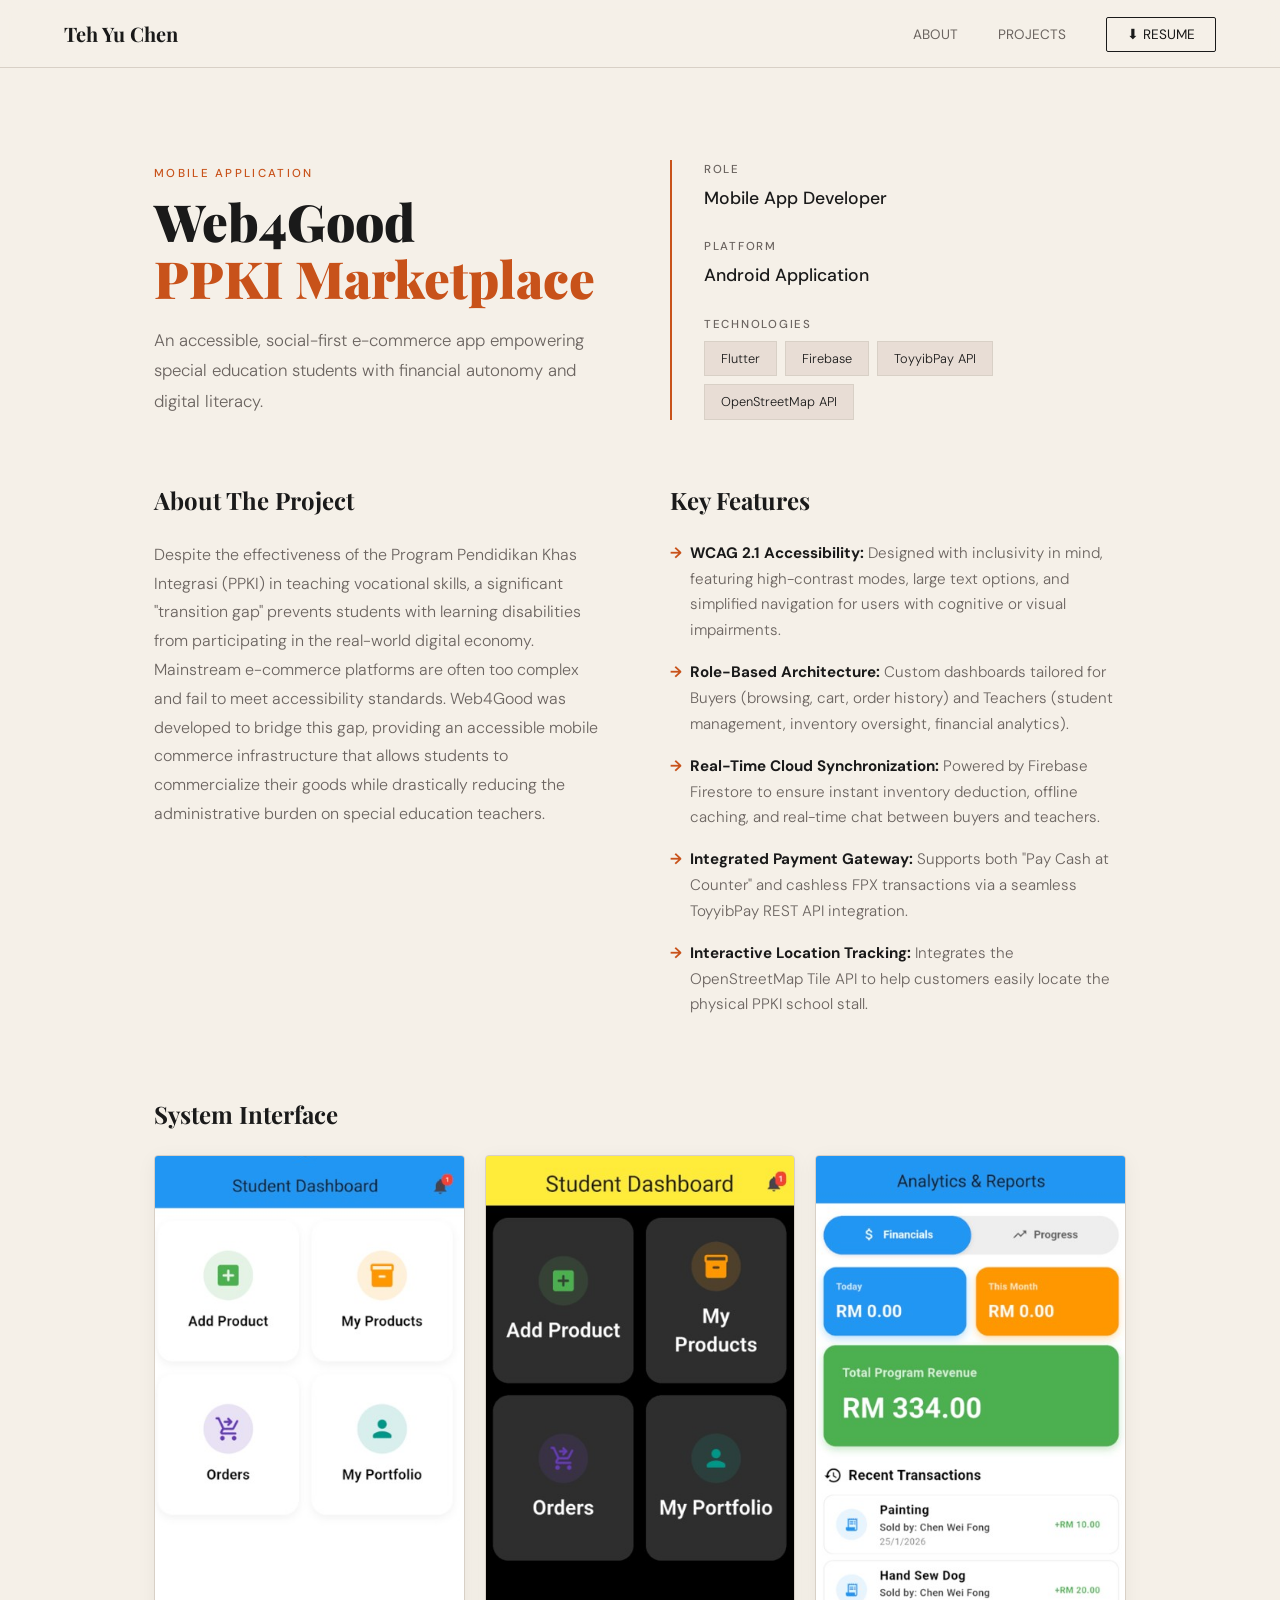
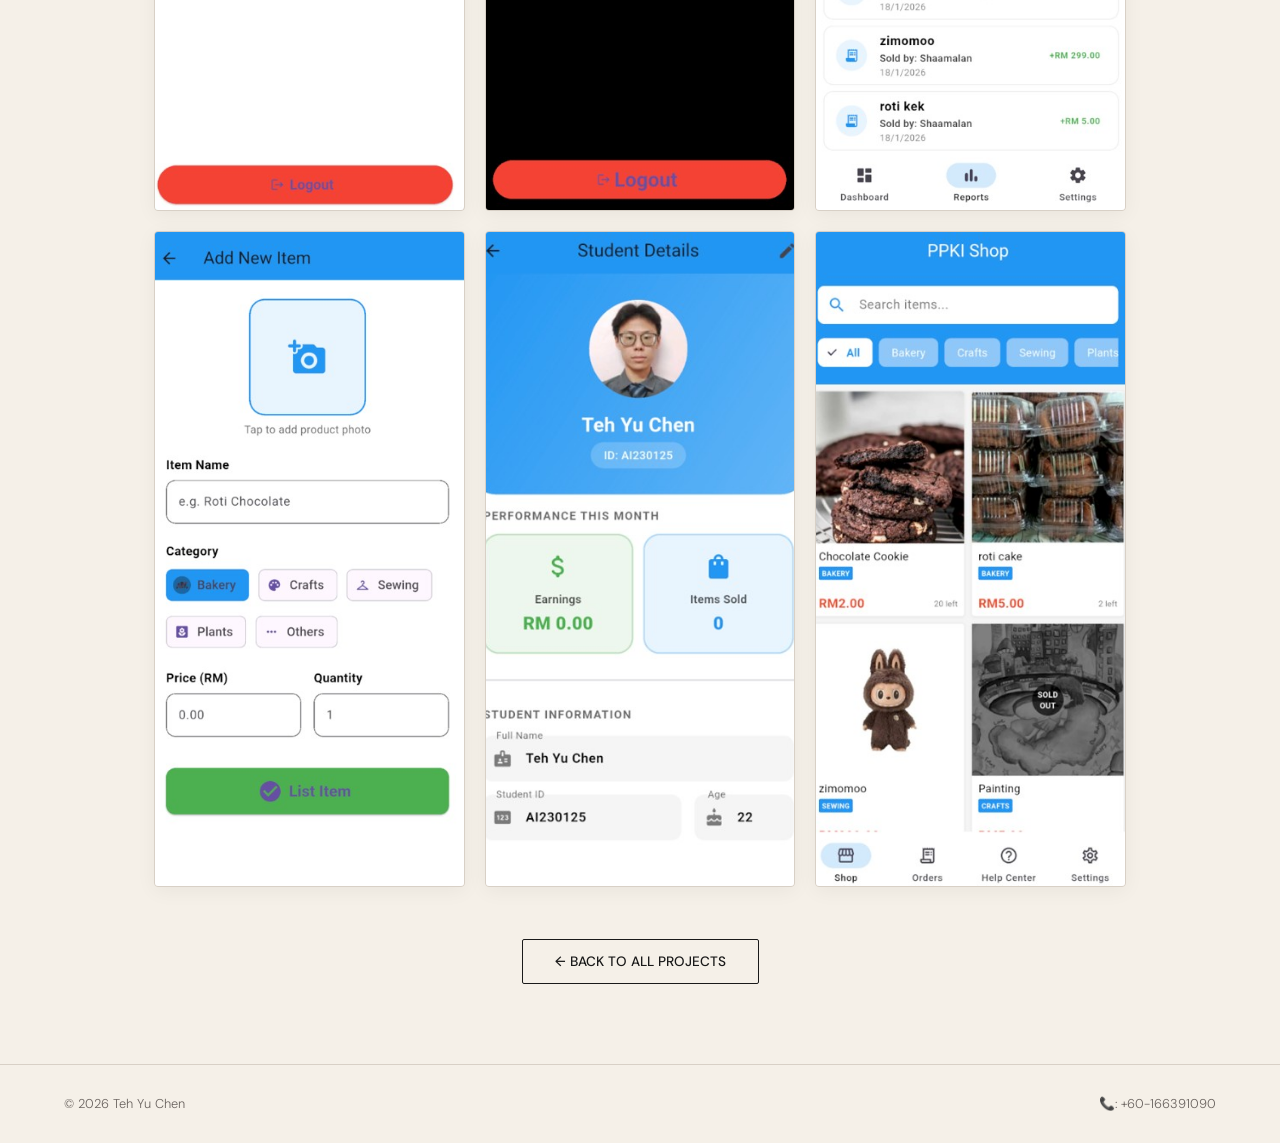
==== project-ppki.html @ 6448a8a5 "Initial portfolio upload" ====
<!DOCTYPE html>
<html lang="en">
<head>
  <meta charset="UTF-8" />
  <meta name="viewport" content="width=device-width, initial-scale=1.0"/>
  <title>Web4Good PPKI Marketplace — Teh Yu Chen</title>
  <link href="https://fonts.googleapis.com/css2?family=Playfair+Display:wght@400;700;900&family=DM+Sans:wght@300;400;500&display=swap" rel="stylesheet"/>
  <link rel="stylesheet" href="style.css">
</head>
<body>

<nav>
  <a class="nav-name" href="index.html">Teh Yu Chen</a>
  <ul class="nav-links">
    <li class="hide-mobile"><a href="index.html#about">About</a></li>
    <li class="hide-mobile"><a href="index.html#projects">Projects</a></li>
    <li><a class="btn-resume" href="Teh_Yu_Chen_Resume.pdf" download>⬇ Resume</a></li>
  </ul>
</nav>

<section class="project-header-split fade-up">
  
  <div class="ph-left">
    <p class="section-label">Mobile Application</p>
    <h1>Web4Good<br/><span>PPKI Marketplace</span></h1>
    <p class="project-subtitle">An accessible, social-first e-commerce app empowering special education students with financial autonomy and digital literacy.</p>
  </div>

  <div class="ph-right">
    <div class="meta-list">
      <div class="meta-item">
        <span class="meta-label">Role</span>
        <span class="meta-value">Mobile App Developer</span>
      </div>
      <div class="meta-item">
        <span class="meta-label">Platform</span>
        <span class="meta-value">Android Application</span>
      </div>
      <div class="meta-item">
        <span class="meta-label">Technologies</span>
        <div class="meta-tech-list">
          <span class="skill-tag">Flutter</span>
          <span class="skill-tag">Firebase</span>
          <span class="skill-tag">ToyyibPay API</span>
          <span class="skill-tag">OpenStreetMap API</span>
        </div>
      </div>
    </div>
  </div>

</section>

<section class="project-details fade-up" style="transition-delay: 0.1s;">
  
  <div class="project-overview">
    <div class="overview-text">
      <h3>About The Project</h3>
      <p>Despite the effectiveness of the Program Pendidikan Khas Integrasi (PPKI) in teaching vocational skills, a significant "transition gap" prevents students with learning disabilities from participating in the real-world digital economy. Mainstream e-commerce platforms are often too complex and fail to meet accessibility standards. Web4Good was developed to bridge this gap, providing an accessible mobile commerce infrastructure that allows students to commercialize their goods while drastically reducing the administrative burden on special education teachers.</p>
    </div>
    
    <div class="overview-features">
      <h3>Key Features</h3>
      <ul class="feature-list">
        <li><strong>WCAG 2.1 Accessibility:</strong> Designed with inclusivity in mind, featuring high-contrast modes, large text options, and simplified navigation for users with cognitive or visual impairments.</li>
        <li><strong>Role-Based Architecture:</strong> Custom dashboards tailored for Buyers (browsing, cart, order history) and Teachers (student management, inventory oversight, financial analytics).</li>
        <li><strong>Real-Time Cloud Synchronization:</strong> Powered by Firebase Firestore to ensure instant inventory deduction, offline caching, and real-time chat between buyers and teachers.</li>
        <li><strong>Integrated Payment Gateway:</strong> Supports both "Pay Cash at Counter" and cashless FPX transactions via a seamless ToyyibPay REST API integration.</li>
        <li><strong>Interactive Location Tracking:</strong> Integrates the OpenStreetMap Tile API to help customers easily locate the physical PPKI school stall.</li>
      </ul>
    </div>
  </div>

  <div class="gallery-section">
    <h3>System Interface</h3>
    <div class="mobile-gallery">
      <div class="screenshot-box mobile-shot"><img src="image/ppki1.jpg" alt="PPKI App Interface 1"></div>
      <div class="screenshot-box mobile-shot"><img src="image/ppki2.jpg" alt="PPKI App Interface 2"></div>
      <div class="screenshot-box mobile-shot"><img src="image/ppki3.jpg" alt="PPKI App Interface 3"></div>
      <div class="screenshot-box mobile-shot"><img src="image/ppki4.jpg" alt="PPKI App Interface 4"></div>
      <div class="screenshot-box mobile-shot"><img src="image/ppki5.jpg" alt="PPKI App Interface 5"></div>
      <div class="screenshot-box mobile-shot"><img src="image/ppki6.jpg" alt="PPKI App Interface 6"></div>
    </div>
  </div>

  <div style="text-align: center; margin-top: 60px;">
    <a href="index.html#projects" class="btn-outline">← Back to All Projects</a>
  </div>

</section>

<footer>
  <span>© 2026 Teh Yu Chen</span>
  <span>📞: +60-166391090</span>
</footer>

<script src="script.js"></script>

</body>
</html>
---- style.css ----
/* ── CORE STYLES ── */
*, *::before, *::after { box-sizing: border-box; margin: 0; padding: 0; }
:root {
  --cream: #F5F0E8;
  --ink: #1A1A1A;
  --muted: #6B6460;
  --accent: #C8521A;
  --accent-light: #E8DDD5;
  --line: #D8D0C6;
  --card: #FFFFFF;
}
html { scroll-behavior: smooth; }
body {
  background: var(--cream);
  color: var(--ink);
  font-family: 'DM Sans', sans-serif;
  font-weight: 300;
  line-height: 1.7;
  overflow-x: hidden;
}

/* ── NAV ── */
nav {
  position: fixed; top: 0; left: 0; right: 0; z-index: 100;
  display: flex; align-items: center; justify-content: space-between;
  padding: 0 5%; height: 68px;
  background: rgba(245,240,232,0.92);
  backdrop-filter: blur(10px);
  border-bottom: 1px solid var(--line);
}
.nav-name { font-family: 'Playfair Display', serif; font-weight: 700; font-size: 1.25rem; color: var(--ink); text-decoration: none; }
.nav-links { display: flex; align-items: center; gap: 2.5rem; list-style: none; }
.nav-links a { text-decoration: none; color: var(--muted); font-size: 0.85rem; font-weight: 400; text-transform: uppercase; transition: color 0.2s; }
.nav-links a:hover { color: var(--accent); }
.nav-links .btn-resume { padding: 8px 20px; border: 1.5px solid var(--ink); border-radius: 2px; color: var(--ink) !important; }
.nav-links .btn-resume:hover { background: var(--ink); color: var(--cream) !important; }

/* ── HERO ── */
#hero { min-height: 100vh; display: grid; grid-template-columns: 1fr 1fr; align-items: center; padding: 100px 5% 60px; gap: 60px; }
.hero-label { display: inline-block; font-size: 0.75rem; color: var(--accent); margin-bottom: 1.5rem; font-weight: 500; text-transform: uppercase; letter-spacing: 0.18em; }
.hero-name { font-family: 'Playfair Display', serif; font-size: clamp(2.8rem, 5vw, 4.5rem); font-weight: 900; line-height: 1.05; margin-bottom: 1.2rem; }
.hero-name span { color: var(--accent); }
.hero-tagline { color: var(--muted); max-width: 420px; margin-bottom: 2.5rem; }
.hero-cta { display: flex; gap: 1rem; flex-wrap: wrap; }
.btn-primary { padding: 13px 32px; background: var(--accent); color: #fff; text-decoration: none; font-size: 0.85rem; text-transform: uppercase; font-weight: 500; border-radius: 2px; transition: opacity 0.2s; }
.btn-primary:hover { opacity: 0.9; }
.btn-outline { padding: 13px 32px; border: 1.5px solid var(--ink); color: var(--ink); text-decoration: none; font-size: 0.85rem; text-transform: uppercase; font-weight: 500; border-radius: 2px; transition: background 0.2s, color 0.2s;}
.btn-outline:hover { background: var(--ink); color: var(--cream); }

/* ── IMAGES & PLACEHOLDERS ── */
.profile-frame { position: relative; width: 340px; height: 420px; }
.profile-frame::before { content: ''; position: absolute; top: 16px; left: 16px; width: 100%; height: 100%; border: 2px solid var(--accent); z-index: 0; }
.profile-img-placeholder { position: relative; z-index: 1; width: 100%; height: 100%; background: var(--accent-light); border: 1px solid var(--line); display: flex; flex-direction: column; align-items: center; justify-content: center; }
.profile-img-placeholder img { width: 100%; height: 100%; object-fit: cover; display: none; }

/* ── SECTIONS ── */
section { padding: 90px 5%; }
.section-label { font-size: 0.72rem; letter-spacing: 0.2em; text-transform: uppercase; color: var(--accent); font-weight: 500; margin-bottom: 0.6rem; }
.section-title { font-family: 'Playfair Display', serif; font-size: clamp(1.8rem, 3vw, 2.6rem); font-weight: 700; margin-bottom: 2.5rem; }
.divider { border: none; border-top: 1px solid var(--line); margin: 0 5%; }

/* ── ABOUT ── */
#about { display: grid; grid-template-columns: 1fr 1fr; gap: 80px; }
.skills-grid { display: flex; flex-wrap: wrap; gap: 10px; margin-top: 1.5rem; }
.skill-tag { padding: 6px 16px; background: var(--accent-light); border: 1px solid var(--line); font-size: 0.8rem; }
.about-stats { display: grid; grid-template-columns: 1fr 1fr; gap: 24px; }
.stat-box { padding: 28px 24px; background: var(--card); border: 1px solid var(--line); border-radius: 4px; }
.stat-number { font-family: 'Playfair Display', serif; font-size: 2.4rem; font-weight: 900; color: var(--accent); }
.stat-label { font-size: 0.78rem; color: var(--muted); text-transform: uppercase; }

/* ── PROJECTS (Horizontal Carousel) ── */
#projects { background: var(--ink); color: var(--cream); overflow: hidden; }
#projects .section-title { color: var(--cream); margin-bottom: 2.5rem; }

.project-card-link {
  text-decoration: none; /* Removes underline */
  color: inherit; /* Keeps your existing text colors */
  display: block; /* Ensures the whole card area is clickable */
}

/* The container that holds the grid and creates the "safe zones" */
.carousel-container {
  position: relative;
  display: flex;
  align-items: center;
  padding: 0 60px; /* Safe zone space for the buttons */
}

/* The new circular white button design */
.carousel-btn {
  position: absolute;
  top: 50%;
  transform: translateY(-50%);
  z-index: 10;
  background: #FFFFFF;
  color: #1A1A1A; /* Black arrow */
  border: none;
  width: 48px;
  height: 48px;
  border-radius: 50%; /* Perfect circle */
  font-size: 1.4rem;
  font-weight: bold;
  cursor: pointer;
  display: flex;
  align-items: center;
  justify-content: center;
  box-shadow: 0 4px 12px rgba(0,0,0,0.4);
  transition: transform 0.2s ease, background 0.2s ease;
}

.carousel-btn:hover {
  background: var(--cream);
  transform: translateY(-50%) scale(1.08); /* Pop effect */
}

/* Positioned exactly in the safe zones */
.left-btn { left: 0; }
.right-btn { right: 0; }

/* The scrolling grid */
.projects-grid { 
  display: flex; 
  gap: 28px; 
  overflow-x: auto; 
  scroll-behavior: smooth; 
  padding: 10px 0 20px 0; /* Space for box-shadows */
  width: 100%;
  -ms-overflow-style: none; 
  scrollbar-width: none; 
}
.projects-grid::-webkit-scrollbar { display: none; }

/* Force cards to maintain their width */
.project-card { flex: 0 0 320px; background: rgba(255,255,255,0.05); border: 1px solid rgba(255,255,255,0.12); border-radius: 4px; overflow: hidden; transition: all 0.25s; }
.project-card:hover { transform: translateY(-4px); border-color: var(--accent); }

.project-screenshot { width: 100%; height: 200px; background: rgba(200,82,26,0.15); display: flex; flex-direction: column; align-items: center; justify-content: center; position: relative; }
.project-screenshot img { width: 100%; height: 100%; object-fit: cover; display: none; }
.project-info { padding: 24px; }
.project-tag { font-size: 0.68rem; color: var(--accent); text-transform: uppercase; margin-bottom: 8px; display: block; }
.project-title { font-family: 'Playfair Display', serif; font-size: 1.2rem; margin-bottom: 10px; color: var(--cream); }
.project-desc { font-size: 0.88rem; color: rgba(245,240,232,0.55); margin-bottom: 16px; }
.tech-pill { padding: 3px 12px; background: rgba(255,255,255,0.08); border-radius: 100px; font-size: 0.73rem; margin-right: 5px; display: inline-block; margin-bottom: 6px; }

/* ── CONTACT ── */
#contact { text-align: center; background: var(--accent-light); }
.contact-links { display: flex; justify-content: center; gap: 1.5rem; margin-top: 2rem; }
.contact-link { padding: 12px 24px; border: 1.5px solid var(--ink); text-decoration: none; color: var(--ink); font-weight: 500; text-transform: uppercase; transition: all 0.2s; }
.contact-link:hover { background: var(--ink); color: var(--cream); }

/* ── FOOTER ── */
footer { padding: 28px 5%; display: flex; justify-content: space-between; border-top: 1px solid var(--line); font-size: 0.8rem; color: var(--muted); }

/* ── ANIMATIONS ── */
.fade-up { opacity: 0; transform: translateY(28px); transition: all 0.7s ease; }
.fade-up.visible { opacity: 1; transform: translateY(0); }

/* ── RESPONSIVE ── */
@media (max-width: 860px) {
  #hero { grid-template-columns: 1fr; }
  .profile-frame { width: 260px; height: 320px; margin: 0 auto; }
  #about { grid-template-columns: 1fr; }
  
  /* Reduce padding on smaller screens so cards don't get squished */
  .carousel-container { padding: 0 45px; }
}

@media (max-width: 400px) {
  /* On very small phones, make the project card almost fit the screen width */
  .project-card { flex: 0 0 85vw; }
}

/* ── RESUME DOWNLOAD PAGE ── */
.resume-hero {
  /* This ensures the section fills the screen so the footer stays at the bottom */
  min-height: calc(100vh - 84px); 
  display: flex;
  flex-direction: column;
  align-items: center;
  justify-content: center;
  text-align: center;
  padding: 130px 5% 60px;
}

.resume-hero .section-label { margin-bottom: 0.8rem; }

.resume-hero h1 {
  font-family: 'Playfair Display', serif;
  font-size: clamp(2.2rem, 4vw, 3.4rem);
  font-weight: 900;
  margin-bottom: 1rem;
  line-height: 1.1;
}

.resume-hero h1 span { color: var(--accent); }

.resume-hero p {
  color: var(--muted);
  max-width: 480px;
  margin: 0 auto 2.5rem;
  font-size: 0.95rem;
  line-height: 1.8;
}

.download-btn-wrap {
  display: flex;
  gap: 1rem;
  flex-wrap: wrap;
  justify-content: center;
}

.btn-download {
  display: inline-flex;
  align-items: center;
  gap: 10px;
  padding: 14px 36px;
  background: var(--accent);
  color: #fff;
  text-decoration: none;
  font-size: 0.85rem;
  text-transform: uppercase;
  font-weight: 500;
  letter-spacing: 0.08em;
  border-radius: 2px;
  transition: opacity 0.2s, transform 0.2s;
}

.btn-download:hover { opacity: 0.88; transform: translateY(-1px); }

.btn-download-outline {
  display: inline-flex;
  align-items: center;
  gap: 10px;
  padding: 14px 36px;
  border: 1.5px solid var(--ink);
  color: var(--ink);
  text-decoration: none;
  font-size: 0.85rem;
  text-transform: uppercase;
  font-weight: 500;
  letter-spacing: 0.08em;
  border-radius: 2px;
  transition: background 0.2s, color 0.2s;
}

.btn-download-outline:hover { background: var(--ink); color: var(--cream); }

/* ── INDIVIDUAL PROJECT PAGE STYLES ── */

/* Header Split Layout */
.project-header-split {
  padding: 160px 5% 60px;
  max-width: 1100px;
  margin: 0 auto;
  display: grid;
  grid-template-columns: 1fr 1fr;
  gap: 60px;
  align-items: center;
}

.ph-left h1 {
  font-family: 'Playfair Display', serif;
  font-size: clamp(2.2rem, 4vw, 3.8rem);
  font-weight: 900;
  margin-bottom: 1.2rem;
  line-height: 1.1;
}

.ph-left h1 span { color: var(--accent); }

.project-subtitle {
  color: var(--muted);
  font-size: 1.05rem;
  line-height: 1.8;
  max-width: 480px;
}

.ph-right {
  display: flex;
  justify-content: flex-end;
}

.meta-list {
  display: flex;
  flex-direction: column;
  gap: 24px;
  border-left: 2px solid var(--accent);
  padding-left: 32px;
}

.meta-label {
  display: block;
  font-size: 0.72rem;
  text-transform: uppercase;
  letter-spacing: 0.15em;
  color: var(--muted);
  margin-bottom: 4px;
  font-weight: 500;
}

.meta-value {
  font-weight: 500;
  color: var(--ink);
  font-size: 1.1rem;
}

.meta-tech-list {
  display: flex;
  flex-wrap: wrap;
  gap: 8px;
  margin-top: 6px;
}

/* Main Content Area */
.project-details {
  max-width: 1100px;
  margin: 0 auto;
  padding: 0 5% 90px;
}

.project-overview {
  display: grid;
  grid-template-columns: 1fr 1fr;
  gap: 60px;
  margin-bottom: 60px;
}

.project-overview h3, .gallery-section h3 {
  font-family: 'Playfair Display', serif;
  font-size: 1.5rem;
  margin-bottom: 20px;
  color: var(--ink);
}

.overview-text p {
  color: var(--muted);
  line-height: 1.8;
}

.feature-list {
  list-style: none;
}

.feature-list li {
  position: relative;
  padding-left: 20px;
  margin-bottom: 16px;
  color: var(--muted);
  font-size: 0.95rem;
  line-height: 1.7;
}

.feature-list li::before {
  content: '→';
  position: absolute;
  left: 0;
  color: var(--accent);
  font-weight: bold;
}

.feature-list strong {
  color: var(--ink);
}

/* Screenshot Galleries */
.gallery-section {
  margin-bottom: 60px;
}

.screenshot-box {
  background: var(--accent-light);
  border: 1px solid var(--line);
  border-radius: 4px;
  overflow: hidden;
  box-shadow: 0 4px 20px rgba(0,0,0,0.05);
}

.screenshot-box img {
  width: 100%;
  height: 100%;
  object-fit: cover;
  display: block;
}

/* 3 Portrait Images (Mobile) */
.mobile-gallery {
  display: grid;
  grid-template-columns: repeat(3, 1fr);
  gap: 20px;
}

.mobile-shot {
  aspect-ratio: 9 / 19;
}

/* 2 Landscape Images (Web Admin) */
.web-gallery {
  display: grid;
  grid-template-columns: repeat(2, 1fr);
  gap: 20px;
}

.web-shot {
  aspect-ratio: 16 / 9;
}

/* Responsive Overrides */
@media (max-width: 860px) {
  .project-header-split {
    grid-template-columns: 1fr;
    gap: 40px;
    padding-top: 130px;
  }
  .ph-right {
    justify-content: flex-start;
  }
  .meta-list {
    border-left: none;
    padding-left: 0;
    border-top: 1px solid var(--line);
    padding-top: 30px;
  }
  .project-overview { grid-template-columns: 1fr; gap: 40px; }
  .web-gallery { grid-template-columns: 1fr; }
}

@media (max-width: 600px) {
  .mobile-gallery { grid-template-columns: 1fr; }
  .mobile-shot { max-width: 320px; margin: 0 auto; }
}
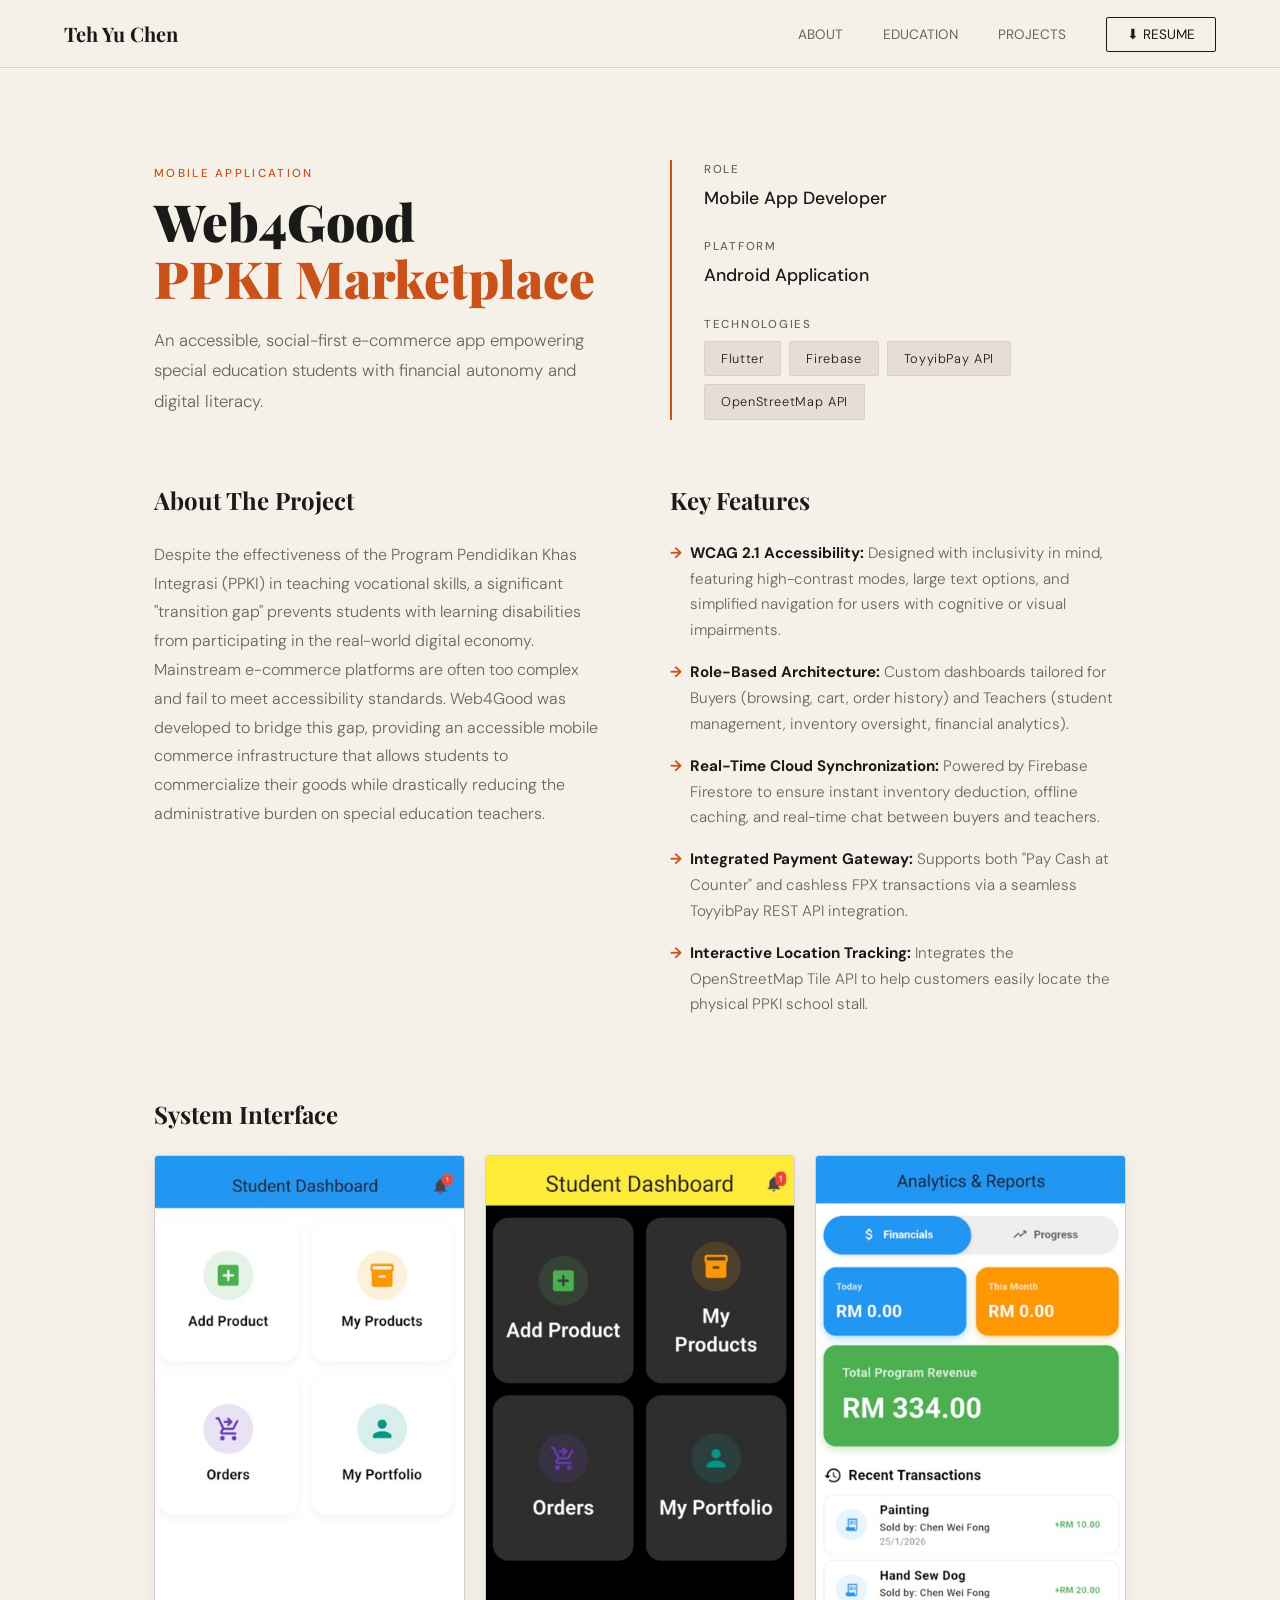
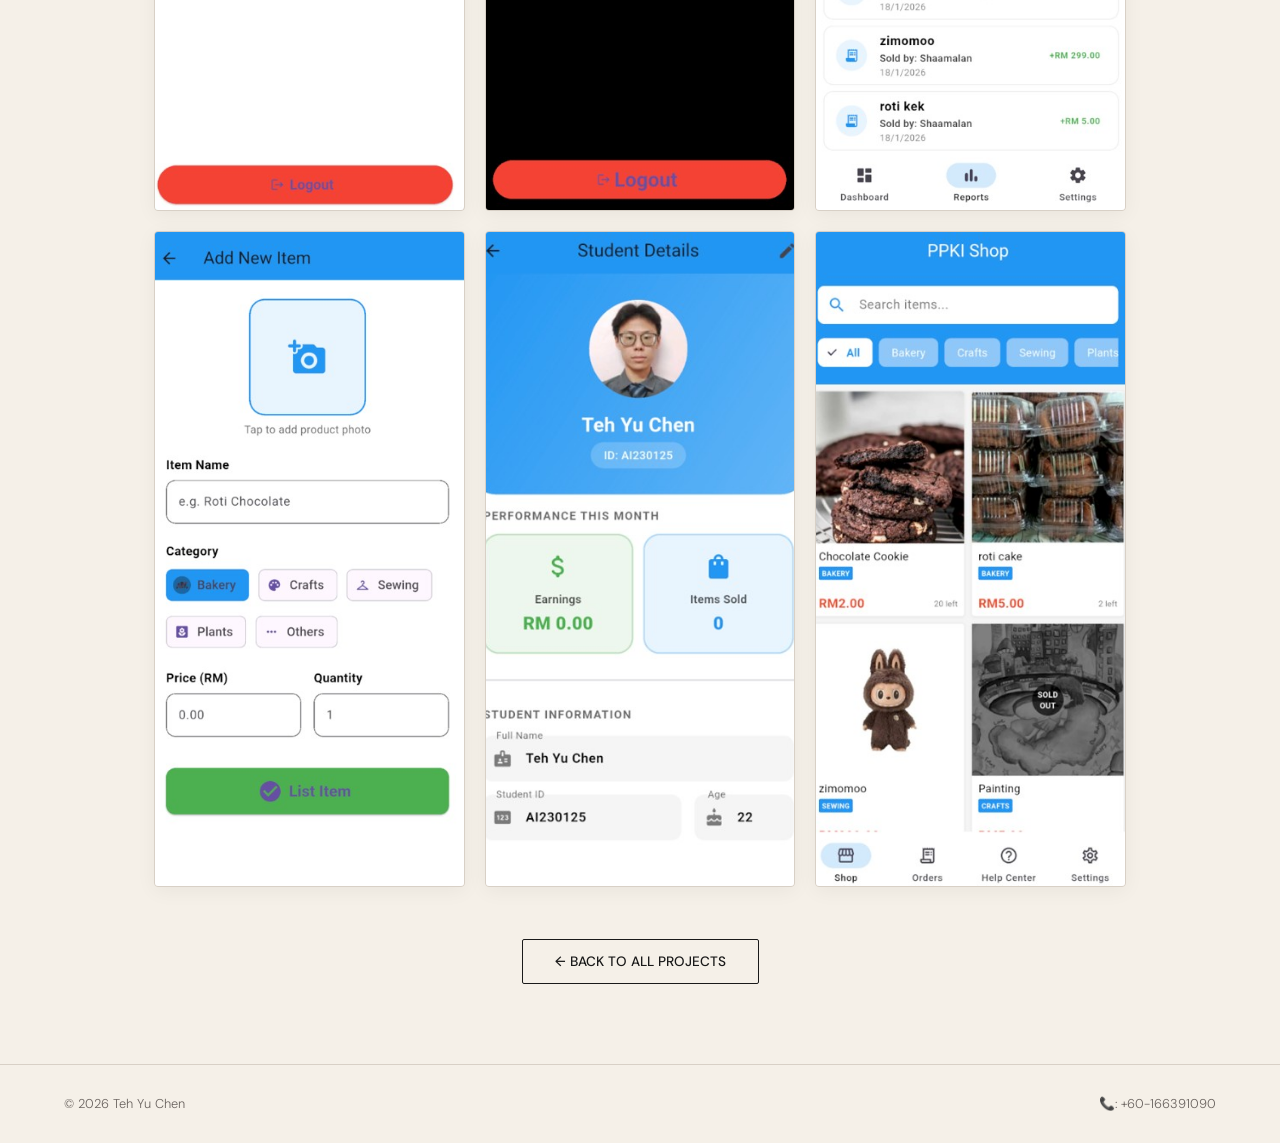
==== commit 2347c534: "Layout Adjustment + Academic detail" ====
--- a/project-ppki.html
+++ b/project-ppki.html
@@ -13,6 +13,7 @@
   <a class="nav-name" href="index.html">Teh Yu Chen</a>
   <ul class="nav-links">
     <li class="hide-mobile"><a href="index.html#about">About</a></li>
+    <li class="hide-mobile"><a href="index.html#education">Education</a></li>
     <li class="hide-mobile"><a href="index.html#projects">Projects</a></li>
     <li><a class="btn-resume" href="Teh_Yu_Chen_Resume.pdf" download>⬇ Resume</a></li>
   </ul>
--- a/style.css
+++ b/style.css
@@ -28,403 +28,197 @@
   backdrop-filter: blur(10px);
   border-bottom: 1px solid var(--line);
 }
-.nav-name { font-family: 'Playfair Display', serif; font-weight: 700; font-size: 1.25rem; color: var(--ink); text-decoration: none; }
+.nav-name { 
+  font-family: 'Playfair Display', serif; 
+  font-weight: 700; 
+  font-size: 1.25rem; 
+  color: var(--ink); 
+  text-decoration: none; 
+  white-space: nowrap; 
+}
 .nav-links { display: flex; align-items: center; gap: 2.5rem; list-style: none; }
 .nav-links a { text-decoration: none; color: var(--muted); font-size: 0.85rem; font-weight: 400; text-transform: uppercase; transition: color 0.2s; }
 .nav-links a:hover { color: var(--accent); }
-.nav-links .btn-resume { padding: 8px 20px; border: 1.5px solid var(--ink); border-radius: 2px; color: var(--ink) !important; }
+.nav-links .btn-resume { 
+  padding: 8px 20px; 
+  border: 1.5px solid var(--ink); 
+  border-radius: 2px; 
+  color: var(--ink) !important; 
+  white-space: nowrap; 
+}
 .nav-links .btn-resume:hover { background: var(--ink); color: var(--cream) !important; }
 
 /* ── HERO ── */
 #hero { min-height: 100vh; display: grid; grid-template-columns: 1fr 1fr; align-items: center; padding: 100px 5% 60px; gap: 60px; }
+.hero-text { max-width: 560px; }
 .hero-label { display: inline-block; font-size: 0.75rem; color: var(--accent); margin-bottom: 1.5rem; font-weight: 500; text-transform: uppercase; letter-spacing: 0.18em; }
 .hero-name { font-family: 'Playfair Display', serif; font-size: clamp(2.8rem, 5vw, 4.5rem); font-weight: 900; line-height: 1.05; margin-bottom: 1.2rem; }
 .hero-name span { color: var(--accent); }
-.hero-tagline { color: var(--muted); max-width: 420px; margin-bottom: 2.5rem; }
+.hero-tagline { color: var(--muted); max-width: 420px; margin-bottom: 2.5rem; line-height: 1.8; }
 .hero-cta { display: flex; gap: 1rem; flex-wrap: wrap; }
-.btn-primary { padding: 13px 32px; background: var(--accent); color: #fff; text-decoration: none; font-size: 0.85rem; text-transform: uppercase; font-weight: 500; border-radius: 2px; transition: opacity 0.2s; }
-.btn-primary:hover { opacity: 0.9; }
-.btn-outline { padding: 13px 32px; border: 1.5px solid var(--ink); color: var(--ink); text-decoration: none; font-size: 0.85rem; text-transform: uppercase; font-weight: 500; border-radius: 2px; transition: background 0.2s, color 0.2s;}
+.btn-primary { padding: 13px 32px; background: var(--accent); color: #fff; text-decoration: none; font-size: 0.85rem; text-transform: uppercase; font-weight: 500; border-radius: 2px; transition: opacity 0.2s, transform 0.2s; }
+.btn-primary:hover { opacity: 0.88; transform: translateY(-1px); }
+.btn-outline { padding: 13px 32px; border: 1.5px solid var(--ink); color: var(--ink); text-decoration: none; font-size: 0.85rem; text-transform: uppercase; font-weight: 500; border-radius: 2px; transition: background 0.2s, color 0.2s; }
 .btn-outline:hover { background: var(--ink); color: var(--cream); }
 
-/* ── IMAGES & PLACEHOLDERS ── */
+/* ── IMAGES & PLACEHOLDERS (Restored Original Alignments) ── */
+.hero-image-wrap { position: relative; display: flex; justify-content: center; align-items: center; }
 .profile-frame { position: relative; width: 340px; height: 420px; }
-.profile-frame::before { content: ''; position: absolute; top: 16px; left: 16px; width: 100%; height: 100%; border: 2px solid var(--accent); z-index: 0; }
-.profile-img-placeholder { position: relative; z-index: 1; width: 100%; height: 100%; background: var(--accent-light); border: 1px solid var(--line); display: flex; flex-direction: column; align-items: center; justify-content: center; }
+.profile-frame::before { content: ''; position: absolute; top: 16px; left: 16px; width: 100%; height: 100%; border: 2px solid var(--accent); border-radius: 4px; z-index: 0; }
+.profile-img-placeholder { position: relative; z-index: 1; width: 100%; height: 100%; background: var(--accent-light); border: 1px solid var(--line); border-radius: 4px; display: flex; flex-direction: column; align-items: center; justify-content: center; gap: 12px; overflow: hidden; }
 .profile-img-placeholder img { width: 100%; height: 100%; object-fit: cover; display: none; }
+.placeholder-icon { font-size: 3rem; opacity: 0.35; }
+.placeholder-text { font-size: 0.78rem; color: var(--muted); letter-spacing: 0.1em; text-transform: uppercase; }
 
 /* ── SECTIONS ── */
 section { padding: 90px 5%; }
 .section-label { font-size: 0.72rem; letter-spacing: 0.2em; text-transform: uppercase; color: var(--accent); font-weight: 500; margin-bottom: 0.6rem; }
-.section-title { font-family: 'Playfair Display', serif; font-size: clamp(1.8rem, 3vw, 2.6rem); font-weight: 700; margin-bottom: 2.5rem; }
-.divider { border: none; border-top: 1px solid var(--line); margin: 0 5%; }
-
-/* ── ABOUT ── */
-#about { display: grid; grid-template-columns: 1fr 1fr; gap: 80px; }
+.section-title { font-family: 'Playfair Display', serif; font-size: clamp(1.8rem, 3vw, 2.6rem); font-weight: 700; line-height: 1.15; margin-bottom: 2.5rem; }
+hr.divider { border: none; border-top: 1px solid var(--line); margin: 0 5%; }
+
+/* ── ABOUT  ── */
+#about { display: grid; grid-template-columns: 1fr 1fr; gap: 80px; align-items: start; }
+.about-body { color: var(--muted); font-size: 1rem; }
+.about-body p { margin-bottom: 1.2rem; }
 .skills-grid { display: flex; flex-wrap: wrap; gap: 10px; margin-top: 1.5rem; }
-.skill-tag { padding: 6px 16px; background: var(--accent-light); border: 1px solid var(--line); font-size: 0.8rem; }
+.skill-tag { padding: 6px 16px; background: var(--accent-light); border: 1px solid var(--line); border-radius: 2px; font-size: 0.8rem; color: var(--ink); letter-spacing: 0.05em; }
 .about-stats { display: grid; grid-template-columns: 1fr 1fr; gap: 24px; }
 .stat-box { padding: 28px 24px; background: var(--card); border: 1px solid var(--line); border-radius: 4px; }
-.stat-number { font-family: 'Playfair Display', serif; font-size: 2.4rem; font-weight: 900; color: var(--accent); }
-.stat-label { font-size: 0.78rem; color: var(--muted); text-transform: uppercase; }
-
-/* ── PROJECTS (Horizontal Carousel) ── */
-#projects { background: var(--ink); color: var(--cream); overflow: hidden; }
-#projects .section-title { color: var(--cream); margin-bottom: 2.5rem; }
-
-.project-card-link {
-  text-decoration: none; /* Removes underline */
-  color: inherit; /* Keeps your existing text colors */
-  display: block; /* Ensures the whole card area is clickable */
-}
-
-/* The container that holds the grid and creates the "safe zones" */
-.carousel-container {
-  position: relative;
-  display: flex;
-  align-items: center;
-  padding: 0 60px; /* Safe zone space for the buttons */
-}
-
-/* The new circular white button design */
-.carousel-btn {
-  position: absolute;
-  top: 50%;
-  transform: translateY(-50%);
-  z-index: 10;
-  background: #FFFFFF;
-  color: #1A1A1A; /* Black arrow */
-  border: none;
-  width: 48px;
-  height: 48px;
-  border-radius: 50%; /* Perfect circle */
-  font-size: 1.4rem;
-  font-weight: bold;
-  cursor: pointer;
-  display: flex;
-  align-items: center;
-  justify-content: center;
-  box-shadow: 0 4px 12px rgba(0,0,0,0.4);
-  transition: transform 0.2s ease, background 0.2s ease;
-}
-
-.carousel-btn:hover {
-  background: var(--cream);
-  transform: translateY(-50%) scale(1.08); /* Pop effect */
-}
-
-/* Positioned exactly in the safe zones */
+.stat-number { font-family: 'Playfair Display', serif; font-size: 2.4rem; font-weight: 900; color: var(--accent); line-height: 1; margin-bottom: 6px; }
+.stat-label { font-size: 0.78rem; color: var(--muted); letter-spacing: 0.08em; text-transform: uppercase; }
+
+
+/* ── PROJECTS (Carousel with Restored Original Placeholders) ── */
+#projects { background: var(--ink); color: var(--cream); }
+#projects .section-title { color: var(--cream); }
+
+.project-card-link { text-decoration: none; color: inherit; display: block; }
+.carousel-container { position: relative; display: flex; align-items: center; padding: 0 60px; }
+.carousel-btn { position: absolute; top: 50%; transform: translateY(-50%); z-index: 10; background: #FFFFFF; color: #1A1A1A; border: none; width: 48px; height: 48px; border-radius: 50%; font-size: 1.4rem; font-weight: bold; cursor: pointer; display: flex; align-items: center; justify-content: center; box-shadow: 0 4px 12px rgba(0,0,0,0.4); transition: transform 0.2s ease, background 0.2s ease; }
+.carousel-btn:hover { background: var(--cream); transform: translateY(-50%) scale(1.08); }
 .left-btn { left: 0; }
 .right-btn { right: 0; }
 
-/* The scrolling grid */
-.projects-grid { 
-  display: flex; 
-  gap: 28px; 
-  overflow-x: auto; 
-  scroll-behavior: smooth; 
-  padding: 10px 0 20px 0; /* Space for box-shadows */
-  width: 100%;
-  -ms-overflow-style: none; 
-  scrollbar-width: none; 
-}
+.projects-grid { display: flex; gap: 28px; overflow-x: auto; scroll-behavior: smooth; padding-bottom: 10px; width: 100%; -ms-overflow-style: none; scrollbar-width: none; }
 .projects-grid::-webkit-scrollbar { display: none; }
 
-/* Force cards to maintain their width */
-.project-card { flex: 0 0 320px; background: rgba(255,255,255,0.05); border: 1px solid rgba(255,255,255,0.12); border-radius: 4px; overflow: hidden; transition: all 0.25s; }
+.project-card { flex: 0 0 320px; background: rgba(255,255,255,0.05); border: 1px solid rgba(255,255,255,0.12); border-radius: 4px; overflow: hidden; transition: transform 0.25s, border-color 0.25s; }
 .project-card:hover { transform: translateY(-4px); border-color: var(--accent); }
 
-.project-screenshot { width: 100%; height: 200px; background: rgba(200,82,26,0.15); display: flex; flex-direction: column; align-items: center; justify-content: center; position: relative; }
+.project-screenshot { width: 100%; height: 200px; background: rgba(200,82,26,0.15); display: flex; flex-direction: column; align-items: center; justify-content: center; gap: 10px; border-bottom: 1px solid rgba(255,255,255,0.1); position: relative; overflow: hidden; }
 .project-screenshot img { width: 100%; height: 100%; object-fit: cover; display: none; }
+.screenshot-placeholder-icon { font-size: 2.2rem; opacity: 0.3; }
+.screenshot-placeholder-text { font-size: 0.72rem; color: rgba(255,255,255,0.3); letter-spacing: 0.12em; text-transform: uppercase; }
+
 .project-info { padding: 24px; }
-.project-tag { font-size: 0.68rem; color: var(--accent); text-transform: uppercase; margin-bottom: 8px; display: block; }
-.project-title { font-family: 'Playfair Display', serif; font-size: 1.2rem; margin-bottom: 10px; color: var(--cream); }
-.project-desc { font-size: 0.88rem; color: rgba(245,240,232,0.55); margin-bottom: 16px; }
-.tech-pill { padding: 3px 12px; background: rgba(255,255,255,0.08); border-radius: 100px; font-size: 0.73rem; margin-right: 5px; display: inline-block; margin-bottom: 6px; }
-
-/* ── CONTACT ── */
+.project-tag { display: inline-block; font-size: 0.68rem; letter-spacing: 0.14em; text-transform: uppercase; color: var(--accent); margin-bottom: 8px; }
+.project-title { font-family: 'Playfair Display', serif; font-size: 1.2rem; font-weight: 700; margin-bottom: 10px; color: var(--cream); }
+.project-desc { font-size: 0.88rem; color: rgba(245,240,232,0.55); line-height: 1.7; margin-bottom: 16px; }
+.project-tech { display: flex; flex-wrap: wrap; gap: 8px; }
+.tech-pill { padding: 3px 12px; background: rgba(255,255,255,0.08); border-radius: 100px; font-size: 0.73rem; color: rgba(245,240,232,0.7); }
+
+/* ── CONTACT (Restored Contact Intro) ── */
 #contact { text-align: center; background: var(--accent-light); }
-.contact-links { display: flex; justify-content: center; gap: 1.5rem; margin-top: 2rem; }
-.contact-link { padding: 12px 24px; border: 1.5px solid var(--ink); text-decoration: none; color: var(--ink); font-weight: 500; text-transform: uppercase; transition: all 0.2s; }
+.contact-intro { max-width: 520px; margin: 0 auto 1.5rem; color: var(--muted); font-size: 1rem; }
+.contact-links { display: flex; justify-content: center; gap: 1.5rem; flex-wrap: wrap; margin-top: 1rem; }
+.contact-link { display: flex; align-items: center; gap: 8px; text-decoration: none; color: var(--ink); font-size: 0.85rem; letter-spacing: 0.06em; text-transform: uppercase; font-weight: 500; padding: 12px 24px; border: 1.5px solid var(--ink); border-radius: 2px; transition: background 0.2s, color 0.2s; }
 .contact-link:hover { background: var(--ink); color: var(--cream); }
 
 /* ── FOOTER ── */
-footer { padding: 28px 5%; display: flex; justify-content: space-between; border-top: 1px solid var(--line); font-size: 0.8rem; color: var(--muted); }
+footer { padding: 28px 5%; display: flex; justify-content: space-between; align-items: center; border-top: 1px solid var(--line); font-size: 0.8rem; color: var(--muted); }
 
 /* ── ANIMATIONS ── */
-.fade-up { opacity: 0; transform: translateY(28px); transition: all 0.7s ease; }
+.fade-up { opacity: 0; transform: translateY(28px); transition: opacity 0.7s ease, transform 0.7s ease; }
 .fade-up.visible { opacity: 1; transform: translateY(0); }
 
-/* ── RESPONSIVE ── */
+/* ── RESUME DOWNLOAD PAGE ── */
+.resume-hero { min-height: calc(100vh - 84px); display: flex; flex-direction: column; align-items: center; justify-content: center; text-align: center; padding: 130px 5% 60px; }
+.resume-hero .section-label { margin-bottom: 0.8rem; }
+.resume-hero h1 { font-family: 'Playfair Display', serif; font-size: clamp(2.2rem, 4vw, 3.4rem); font-weight: 900; margin-bottom: 1rem; line-height: 1.1; }
+.resume-hero h1 span { color: var(--accent); }
+.resume-hero p { color: var(--muted); max-width: 480px; margin: 0 auto 2.5rem; font-size: 0.95rem; line-height: 1.8; }
+.download-btn-wrap { display: flex; gap: 1rem; flex-wrap: wrap; justify-content: center; }
+.btn-download { display: inline-flex; align-items: center; gap: 10px; padding: 14px 36px; background: var(--accent); color: #fff; text-decoration: none; font-size: 0.85rem; text-transform: uppercase; font-weight: 500; letter-spacing: 0.08em; border-radius: 2px; transition: opacity 0.2s, transform 0.2s; }
+.btn-download:hover { opacity: 0.88; transform: translateY(-1px); }
+.btn-download-outline { display: inline-flex; align-items: center; gap: 10px; padding: 14px 36px; border: 1.5px solid var(--ink); color: var(--ink); text-decoration: none; font-size: 0.85rem; text-transform: uppercase; font-weight: 500; letter-spacing: 0.08em; border-radius: 2px; transition: background 0.2s, color 0.2s; }
+.btn-download-outline:hover { background: var(--ink); color: var(--cream); }
+
+/* ── INDIVIDUAL PROJECT PAGE STYLES ── */
+.project-header-split { padding: 160px 5% 60px; max-width: 1100px; margin: 0 auto; display: grid; grid-template-columns: 1fr 1fr; gap: 60px; align-items: center; }
+.ph-left h1 { font-family: 'Playfair Display', serif; font-size: clamp(2.2rem, 4vw, 3.8rem); font-weight: 900; margin-bottom: 1.2rem; line-height: 1.1; }
+.ph-left h1 span { color: var(--accent); }
+.project-subtitle { color: var(--muted); font-size: 1.05rem; line-height: 1.8; max-width: 480px; }
+.ph-right { display: flex; justify-content: flex-end; }
+.meta-list { display: flex; flex-direction: column; gap: 24px; border-left: 2px solid var(--accent); padding-left: 32px; }
+.meta-label { display: block; font-size: 0.72rem; text-transform: uppercase; letter-spacing: 0.15em; color: var(--muted); margin-bottom: 4px; font-weight: 500; }
+.meta-value { font-weight: 500; color: var(--ink); font-size: 1.1rem; }
+.meta-tech-list { display: flex; flex-wrap: wrap; gap: 8px; margin-top: 6px; }
+
+.project-details { max-width: 1100px; margin: 0 auto; padding: 0 5% 90px; }
+.project-overview { display: grid; grid-template-columns: 1fr 1fr; gap: 60px; margin-bottom: 60px; }
+.project-overview h3, .gallery-section h3 { font-family: 'Playfair Display', serif; font-size: 1.5rem; margin-bottom: 20px; color: var(--ink); }
+.overview-text p { color: var(--muted); line-height: 1.8; }
+.feature-list { list-style: none; }
+.feature-list li { position: relative; padding-left: 20px; margin-bottom: 16px; color: var(--muted); font-size: 0.95rem; line-height: 1.7; }
+.feature-list li::before { content: '→'; position: absolute; left: 0; color: var(--accent); font-weight: bold; }
+.feature-list strong { color: var(--ink); }
+
+.gallery-section { margin-bottom: 60px; }
+.screenshot-box { background: var(--accent-light); border: 1px solid var(--line); border-radius: 4px; overflow: hidden; box-shadow: 0 4px 20px rgba(0,0,0,0.05); }
+.screenshot-box img { width: 100%; height: 100%; object-fit: cover; display: block; }
+.mobile-gallery { display: grid; grid-template-columns: repeat(3, 1fr); gap: 20px; }
+.mobile-shot { aspect-ratio: 9 / 19; }
+.web-gallery { display: grid; grid-template-columns: repeat(2, 1fr); gap: 20px; }
+.web-shot { aspect-ratio: 16 / 9; }
+
+/* ── RESPONSIVE MEDIA QUERIES (Restored Original Tablet Breakpoints) ── */
 @media (max-width: 860px) {
-  #hero { grid-template-columns: 1fr; }
+  #hero { grid-template-columns: 1fr; padding-top: 120px; }
+  .hero-image-wrap { order: -1; }
   .profile-frame { width: 260px; height: 320px; margin: 0 auto; }
-  #about { grid-template-columns: 1fr; }
-  
-  /* Reduce padding on smaller screens so cards don't get squished */
-  .carousel-container { padding: 0 45px; }
-}
-
-@media (max-width: 400px) {
-  /* On very small phones, make the project card almost fit the screen width */
-  .project-card { flex: 0 0 85vw; }
-}
-
-/* ── RESUME DOWNLOAD PAGE ── */
-.resume-hero {
-  /* This ensures the section fills the screen so the footer stays at the bottom */
-  min-height: calc(100vh - 84px); 
-  display: flex;
-  flex-direction: column;
-  align-items: center;
-  justify-content: center;
-  text-align: center;
-  padding: 130px 5% 60px;
-}
-
-.resume-hero .section-label { margin-bottom: 0.8rem; }
-
-.resume-hero h1 {
-  font-family: 'Playfair Display', serif;
-  font-size: clamp(2.2rem, 4vw, 3.4rem);
-  font-weight: 900;
-  margin-bottom: 1rem;
-  line-height: 1.1;
-}
-
-.resume-hero h1 span { color: var(--accent); }
-
-.resume-hero p {
-  color: var(--muted);
-  max-width: 480px;
-  margin: 0 auto 2.5rem;
-  font-size: 0.95rem;
-  line-height: 1.8;
-}
-
-.download-btn-wrap {
-  display: flex;
-  gap: 1rem;
-  flex-wrap: wrap;
-  justify-content: center;
-}
-
-.btn-download {
-  display: inline-flex;
-  align-items: center;
-  gap: 10px;
-  padding: 14px 36px;
-  background: var(--accent);
-  color: #fff;
-  text-decoration: none;
-  font-size: 0.85rem;
-  text-transform: uppercase;
-  font-weight: 500;
-  letter-spacing: 0.08em;
-  border-radius: 2px;
-  transition: opacity 0.2s, transform 0.2s;
-}
-
-.btn-download:hover { opacity: 0.88; transform: translateY(-1px); }
-
-.btn-download-outline {
-  display: inline-flex;
-  align-items: center;
-  gap: 10px;
-  padding: 14px 36px;
-  border: 1.5px solid var(--ink);
-  color: var(--ink);
-  text-decoration: none;
-  font-size: 0.85rem;
-  text-transform: uppercase;
-  font-weight: 500;
-  letter-spacing: 0.08em;
-  border-radius: 2px;
-  transition: background 0.2s, color 0.2s;
-}
-
-.btn-download-outline:hover { background: var(--ink); color: var(--cream); }
-
-/* ── INDIVIDUAL PROJECT PAGE STYLES ── */
-
-/* Header Split Layout */
-.project-header-split {
-  padding: 160px 5% 60px;
-  max-width: 1100px;
-  margin: 0 auto;
-  display: grid;
-  grid-template-columns: 1fr 1fr;
-  gap: 60px;
-  align-items: center;
-}
-
-.ph-left h1 {
-  font-family: 'Playfair Display', serif;
-  font-size: clamp(2.2rem, 4vw, 3.8rem);
-  font-weight: 900;
-  margin-bottom: 1.2rem;
-  line-height: 1.1;
-}
-
-.ph-left h1 span { color: var(--accent); }
-
-.project-subtitle {
-  color: var(--muted);
-  font-size: 1.05rem;
-  line-height: 1.8;
-  max-width: 480px;
-}
-
-.ph-right {
-  display: flex;
-  justify-content: flex-end;
-}
-
-.meta-list {
-  display: flex;
-  flex-direction: column;
-  gap: 24px;
-  border-left: 2px solid var(--accent);
-  padding-left: 32px;
-}
-
-.meta-label {
-  display: block;
-  font-size: 0.72rem;
-  text-transform: uppercase;
-  letter-spacing: 0.15em;
-  color: var(--muted);
-  margin-bottom: 4px;
-  font-weight: 500;
-}
-
-.meta-value {
-  font-weight: 500;
-  color: var(--ink);
-  font-size: 1.1rem;
-}
-
-.meta-tech-list {
-  display: flex;
-  flex-wrap: wrap;
-  gap: 8px;
-  margin-top: 6px;
-}
-
-/* Main Content Area */
-.project-details {
-  max-width: 1100px;
-  margin: 0 auto;
-  padding: 0 5% 90px;
-}
-
-.project-overview {
-  display: grid;
-  grid-template-columns: 1fr 1fr;
-  gap: 60px;
-  margin-bottom: 60px;
-}
-
-.project-overview h3, .gallery-section h3 {
-  font-family: 'Playfair Display', serif;
-  font-size: 1.5rem;
-  margin-bottom: 20px;
-  color: var(--ink);
-}
-
-.overview-text p {
-  color: var(--muted);
-  line-height: 1.8;
-}
-
-.feature-list {
-  list-style: none;
-}
-
-.feature-list li {
-  position: relative;
-  padding-left: 20px;
-  margin-bottom: 16px;
-  color: var(--muted);
-  font-size: 0.95rem;
-  line-height: 1.7;
-}
-
-.feature-list li::before {
-  content: '→';
-  position: absolute;
-  left: 0;
-  color: var(--accent);
-  font-weight: bold;
-}
-
-.feature-list strong {
-  color: var(--ink);
-}
-
-/* Screenshot Galleries */
-.gallery-section {
-  margin-bottom: 60px;
-}
-
-.screenshot-box {
-  background: var(--accent-light);
-  border: 1px solid var(--line);
-  border-radius: 4px;
-  overflow: hidden;
-  box-shadow: 0 4px 20px rgba(0,0,0,0.05);
-}
-
-.screenshot-box img {
-  width: 100%;
-  height: 100%;
-  object-fit: cover;
-  display: block;
-}
-
-/* 3 Portrait Images (Mobile) */
-.mobile-gallery {
-  display: grid;
-  grid-template-columns: repeat(3, 1fr);
-  gap: 20px;
-}
-
-.mobile-shot {
-  aspect-ratio: 9 / 19;
-}
-
-/* 2 Landscape Images (Web Admin) */
-.web-gallery {
-  display: grid;
-  grid-template-columns: repeat(2, 1fr);
-  gap: 20px;
-}
-
-.web-shot {
-  aspect-ratio: 16 / 9;
-}
-
-/* Responsive Overrides */
-@media (max-width: 860px) {
-  .project-header-split {
-    grid-template-columns: 1fr;
-    gap: 40px;
-    padding-top: 130px;
-  }
-  .ph-right {
-    justify-content: flex-start;
-  }
-  .meta-list {
-    border-left: none;
-    padding-left: 0;
-    border-top: 1px solid var(--line);
-    padding-top: 30px;
-  }
+  #about { grid-template-columns: 1fr; gap: 40px; }
+  .about-stats { grid-template-columns: 1fr 1fr; }
+  .nav-links { gap: 1.4rem; }
+
+  /* Project page layout overrides */
+  .project-header-split { grid-template-columns: 1fr; gap: 40px; padding-top: 130px; }
+  .ph-right { justify-content: flex-start; }
+  .meta-list { border-left: none; padding-left: 0; border-top: 1px solid var(--line); padding-top: 30px; }
   .project-overview { grid-template-columns: 1fr; gap: 40px; }
   .web-gallery { grid-template-columns: 1fr; }
-}
-
-@media (max-width: 600px) {
+  .carousel-container { padding: 0 45px; }
+}
+
+/* ── MOBILE NAV & CAROUSEL FIXES ── */
+@media (max-width: 768px) {
+  .hide-mobile { display: none; }
+  .nav-links { gap: 1rem; }
+  .nav-name { font-size: 1.1rem; }
+  .carousel-btn { display: none; }
+  .carousel-container { padding: 0; }
+  .project-card { flex: 0 0 82vw; max-width: 320px; }
+}
+
+/* ── MOBILE FOOTER & GALLERY FIXES (Restored Original 560px Breakpoint) ── */
+@media (max-width: 560px) {
+  .about-stats { grid-template-columns: 1fr; }
+  footer { flex-direction: column; gap: 8px; text-align: center; }
   .mobile-gallery { grid-template-columns: 1fr; }
   .mobile-shot { max-width: 320px; margin: 0 auto; }
-}+}
+
+/* ── EDUCATION ── */
+#education { padding: 90px 5%; }
+.edu-timeline { display: flex; flex-direction: column; gap: 0; max-width: 700px; }
+.edu-item { display: grid; grid-template-columns: 160px 1fr; position: relative; }
+.edu-item::before { content: ''; position: absolute; left: 168px; top: 14px; bottom: 0; width: 1px; background: var(--line); }
+.edu-item:last-child::before { display: none; }
+.edu-year { padding: 6px 0 36px; color: var(--muted); font-size: 0.82rem; letter-spacing: 0.05em; text-align: right; }
+.edu-dot { position: absolute; left: 164px; top: 8px; width: 9px; height: 9px; background: var(--accent); border-radius: 50%; z-index: 1; }
+.edu-content { padding: 4px 0 36px 28px; }
+.edu-degree { font-family: 'Playfair Display', serif; font-size: 1.05rem; font-weight: 700; color: var(--ink); margin-bottom: 5px; }
+.edu-school { color: var(--muted); font-size: 0.88rem; }
+
+/* ── LANGUAGES ── */
+.lang-grid { display: flex; flex-wrap: wrap; gap: 10px; margin-top: 0.6rem; }
+.lang-tag { padding: 6px 18px; background: transparent; border: 1.5px solid var(--accent); border-radius: 2px; font-size: 0.8rem; color: var(--accent); font-weight: 500; letter-spacing: 0.05em; }
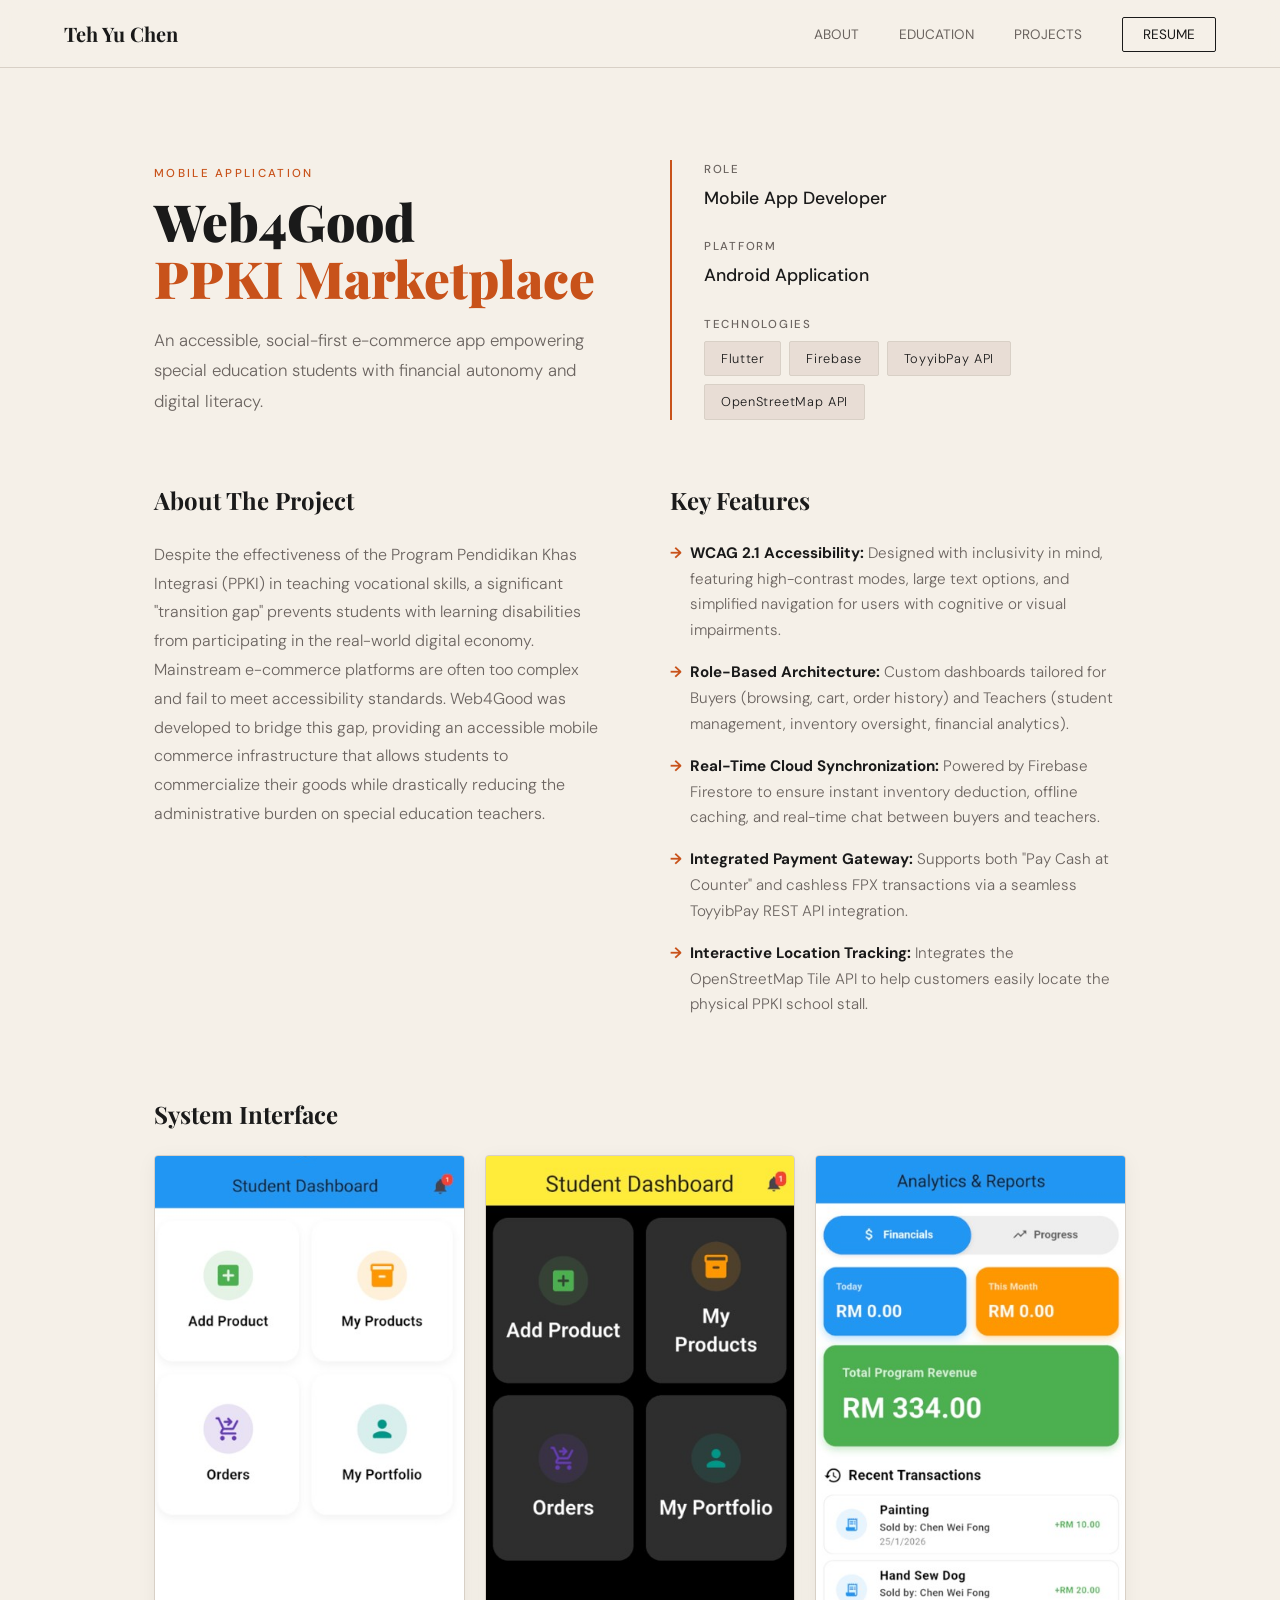
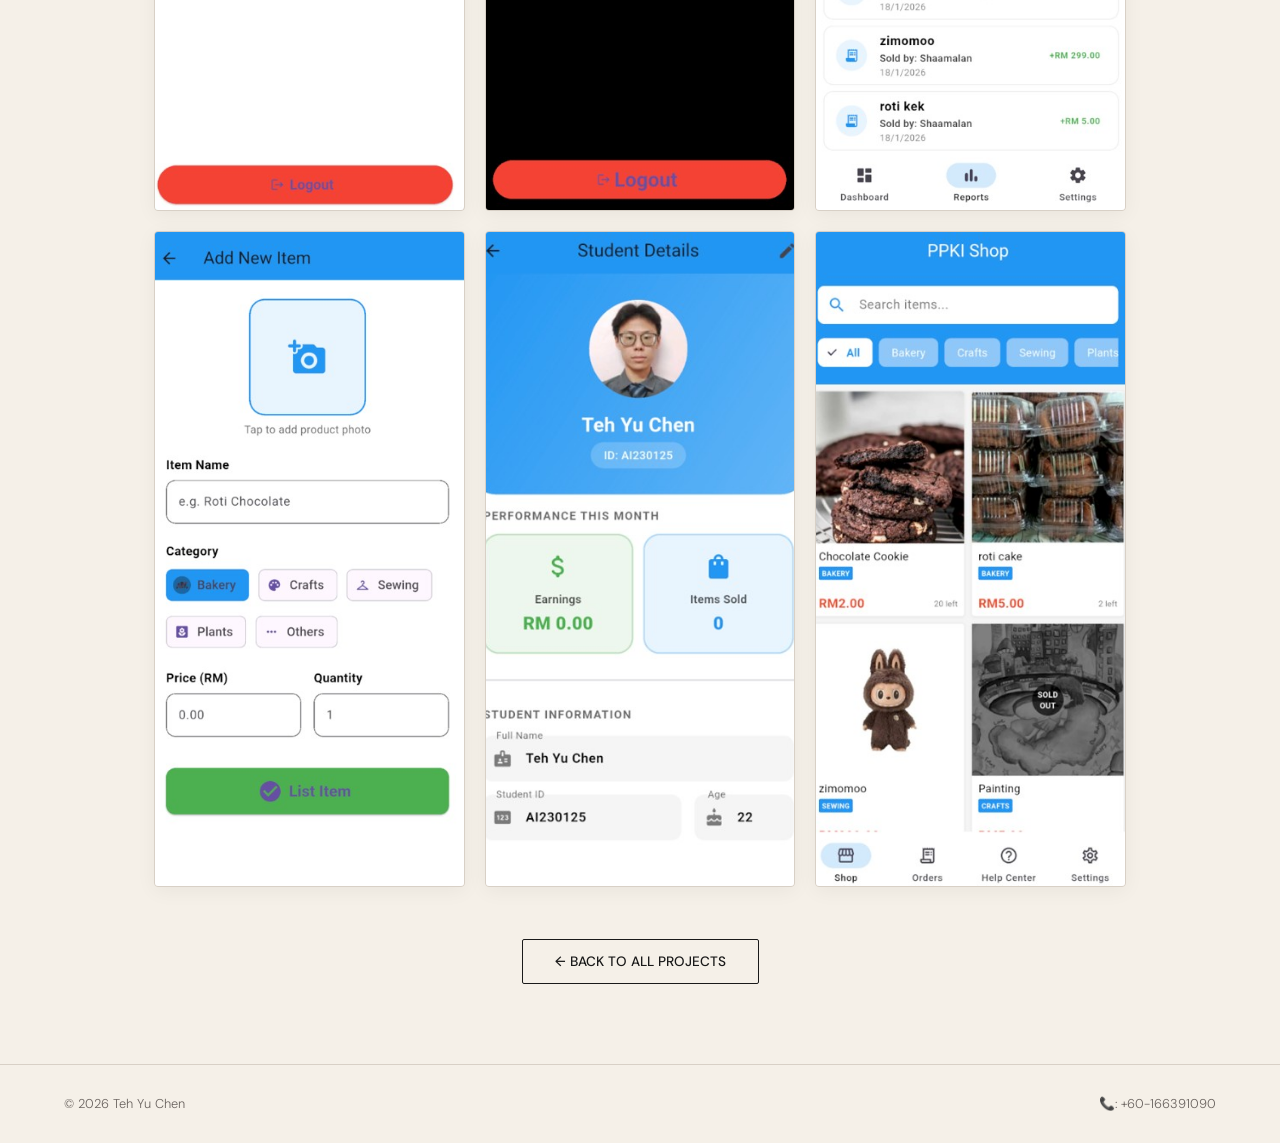
==== commit 117cd82c: "Edit resume nav bar" ====
--- a/project-ppki.html
+++ b/project-ppki.html
@@ -15,7 +15,7 @@
     <li class="hide-mobile"><a href="index.html#about">About</a></li>
     <li class="hide-mobile"><a href="index.html#education">Education</a></li>
     <li class="hide-mobile"><a href="index.html#projects">Projects</a></li>
-    <li><a class="btn-resume" href="Teh_Yu_Chen_Resume.pdf" download>⬇ Resume</a></li>
+    <li><a class="btn-resume" href="resume.html">Resume</a></li>
   </ul>
 </nav>
 
